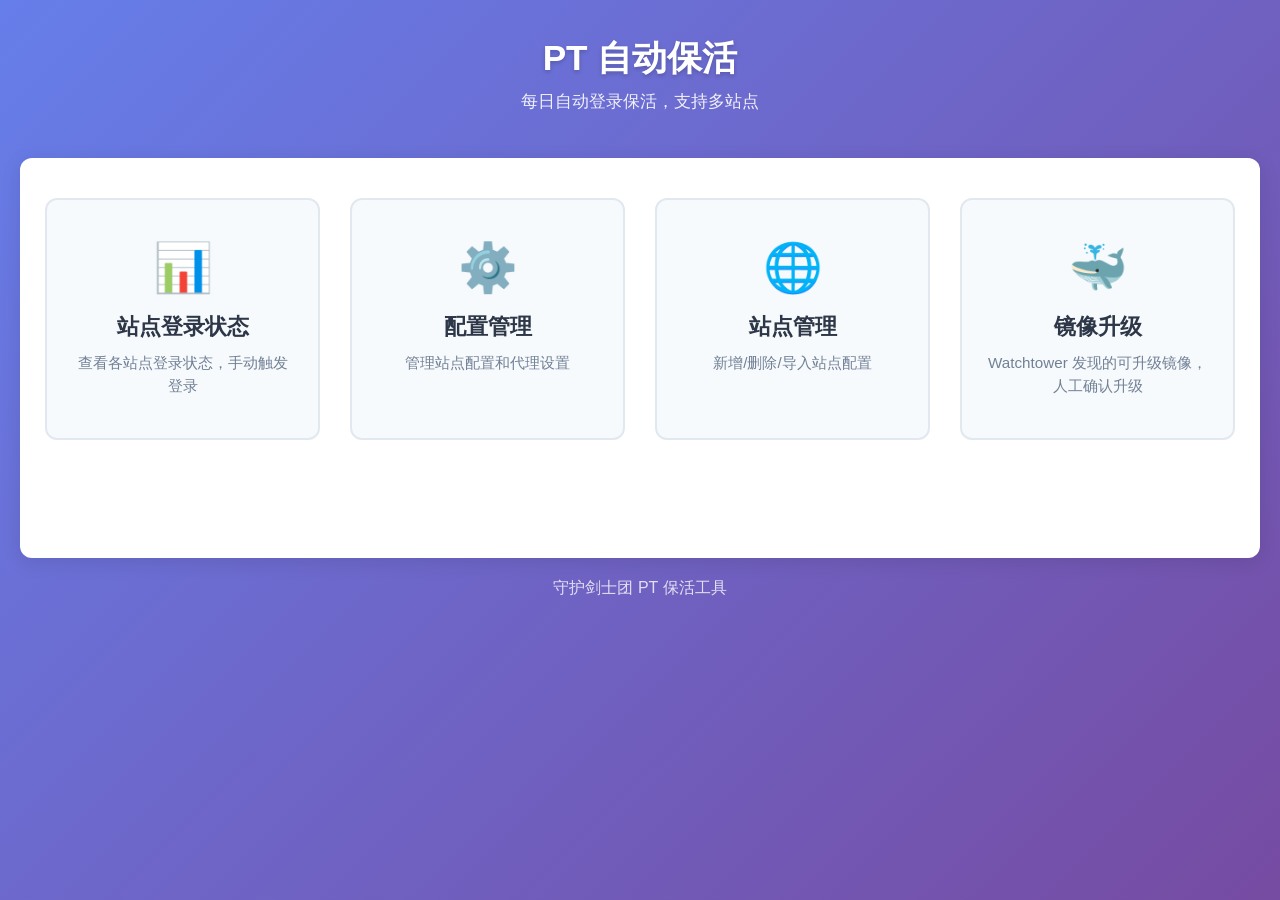
==== public/index.html @ 90e70721 "CI 策略调整：gitee push 失败即中止 ATUS 通告" ====
<!DOCTYPE html>
<html lang="zh-CN">
<head>
  <meta charset="UTF-8">
  <meta name="viewport" content="width=device-width, initial-scale=1.0">
  <title>PT 保活工具</title>
  <link rel="icon" type="image/x-icon" href="favicon.ico">
  <link rel="stylesheet" href="style.css">
</head>
<body>
  <div class="container">
    <header>
      <h1>PT 自动保活</h1>
      <p>每日自动登录保活，支持多站点</p>
    </header>

    <main class="home-content">
      <div class="menu-grid">
        <a href="status.html" class="menu-card">
          <div class="menu-icon">📊</div>
          <h3>站点登录状态</h3>
          <p>查看各站点登录状态，手动触发登录</p>
        </a>
        <a href="config.html" class="menu-card">
          <div class="menu-icon">⚙️</div>
          <h3>配置管理</h3>
          <p>管理站点配置和代理设置</p>
        </a>
        <a href="sites.html" class="menu-card">
          <div class="menu-icon">🌐</div>
          <h3>站点管理</h3>
          <p>新增/删除/导入站点配置</p>
        </a>
        <a href="upgrade.html" class="menu-card">
          <div class="menu-icon">🐳</div>
          <h3>镜像升级</h3>
          <p>Watchtower 发现的可升级镜像，人工确认升级</p>
        </a>
      </div>
    </main>

    <footer>
      <p>守护剑士团 PT 保活工具</p>
      <p class="version-line" id="version-line"></p>
    </footer>
  </div>

  <script>
    (function () {
      fetch('/api/version').then(function (r) { return r.json(); }).then(function (j) {
        var el = document.getElementById('version-line');
        if (!el) return;
        var v = (j && j.version) ? j.version : '';
        el.textContent = v ? ('版本：' + v) : '';
      }).catch(function () {});
    })();
  </script>
</body>
</html>
---- public/style.css ----
* {
  margin: 0;
  padding: 0;
  box-sizing: border-box;
}

body {
  font-family: -apple-system, BlinkMacSystemFont, 'Segoe UI', Roboto, 'Helvetica Neue', Arial, sans-serif;
  background: linear-gradient(135deg, #667eea 0%, #764ba2 100%);
  min-height: 100vh;
  padding: 20px;
  color: #333;
}

.container {
  width: 100%;
  max-width: 2400px;
  margin: 0 auto;
}

/* 配置页无需额外覆盖，跟随通用流式宽度即可 */
body.page-config .container {
  max-width: 2400px;
}

header {
  text-align: center;
  color: white;
  margin-bottom: 30px;
  padding: 15px 0;
}

header h1 {
  font-size: 2.2rem;
  margin-bottom: 8px;
  text-shadow: 0 2px 4px rgba(0,0,0,0.2);
}

header p {
  opacity: 0.9;
  font-size: 1.05rem;
}

/* 标签页样式 */
.tabs {
  display: flex;
  background: white;
  border-radius: 12px 12px 0 0;
  padding: 0;
  box-shadow: 0 4px 20px rgba(0,0,0,0.1);
  overflow: hidden;
}

.tab-btn {
  flex: 1;
  padding: 16px 20px;
  border: none;
  background: transparent;
  font-size: 1rem;
  font-weight: 500;
  color: #718096;
  cursor: pointer;
  transition: all 0.2s;
  border-bottom: 3px solid transparent;
}

.tab-btn:hover {
  background: #f7fafc;
  color: #4a5568;
}

.tab-btn.active {
  background: white;
  color: #667eea;
  border-bottom-color: #667eea;
}

.tab-content {
  display: none;
  background: white;
  border-radius: 0 0 12px 12px;
  padding: 25px;
  box-shadow: 0 4px 20px rgba(0,0,0,0.1);
  min-height: 400px;
}

.tab-content.active {
  display: block;
}

main {
  background: white;
  border-radius: 0 0 12px 12px;
  padding: 25px;
  box-shadow: 0 4px 20px rgba(0,0,0,0.1);
  min-height: 400px;
}

/* 操作栏 */
.actions-bar {
  display: grid;
  grid-template-columns: 1fr 1fr;
  gap: 15px;
  margin-bottom: 25px;
}

.btn-login {
  padding: 12px 20px;
  border: none;
  border-radius: 8px;
  font-size: 1rem;
  font-weight: 500;
  cursor: pointer;
  transition: all 0.2s;
  background: #edf2f7;
  color: #2d3748;
}

.btn-login:hover:not(:disabled) {
  background: #e2e8f0;
  transform: translateY(-1px);
}

.btn-login:active:not(:disabled) {
  transform: translateY(0);
}

.btn-login:disabled {
  opacity: 0.6;
  cursor: not-allowed;
}

.btn-primary {
  background: linear-gradient(135deg, #667eea 0%, #764ba2 100%);
  color: white;
}

.btn-primary:hover:not(:disabled) {
  background: linear-gradient(135deg, #5a67d8 0%, #6b46c1 100%);
}

.btn-refresh {
  padding: 12px 20px;
  border: 2px solid #667eea;
  border-radius: 8px;
  font-size: 1rem;
  font-weight: 500;
  cursor: pointer;
  background: transparent;
  color: #667eea;
  transition: all 0.2s;
}

.btn-refresh:hover {
  background: #667eea;
  color: white;
}

/* 站点卡片网格布局 */
.sites-grid {
  display: grid;
  grid-template-columns: repeat(auto-fill, minmax(320px, 1fr));
  gap: 20px;
}

.site-card {
  background: #f7fafc;
  border-radius: 10px;
  padding: 18px;
  border: 1px solid #e2e8f0;
  transition: transform 0.2s, box-shadow 0.2s;
}

.site-card:hover {
  transform: translateY(-2px);
  box-shadow: 0 4px 12px rgba(0,0,0,0.1);
}

.site-header {
  display: flex;
  justify-content: space-between;
  align-items: center;
  margin-bottom: 12px;
}

.site-header h2 {
  font-size: 1.1rem;
  color: #2d3748;
}

.status-badge {
  padding: 4px 10px;
  border-radius: 12px;
  font-size: 0.8rem;
  font-weight: 600;
}

.status-badge.success {
  background: #c6f6d5;
  color: #22543d;
}

.status-badge.failed {
  background: #fed7d7;
  color: #742a2a;
}

.status-badge.unknown {
  background: #e2e8f0;
  color: #4a5568;
}

.status-badge.loading {
  background: #bee3f8;
  color: #2c5282;
}

.site-info {
  margin-bottom: 12px;
}

.site-info p {
  margin: 6px 0;
  color: #4a5568;
  font-size: 0.85rem;
  line-height: 1.4;
}

.site-info span {
  font-weight: 500;
  color: #2d3748;
  word-break: break-all;
}

/* 配置管理 */
.config-section {
  padding: 0;
}

.global-settings-card {
  background: #ebf8ff;
  border-color: #90cdf4;
  margin-bottom: 16px;
}

.config-hint {
  font-size: 0.8rem;
  color: #718096;
  margin: -4px 0 10px;
}

.config-divider {
  border: none;
  border-top: 1px solid #bee3f8;
  margin: 14px 0;
}

.time-input {
  flex: 0 0 auto;
  min-width: 120px;
}

.config-list {
  display: grid;
  grid-template-columns: repeat(auto-fill, minmax(340px, 1fr));
  gap: 16px;
}

.config-search-bar {
  display: flex;
  gap: 8px;
  align-items: center;
  margin-bottom: 16px;
}

.config-search-input {
  flex: 1;
  padding: 10px 14px;
  border: 1px solid #cbd5e0;
  border-radius: 8px;
  font-size: 0.95rem;
  transition: border-color 0.2s, box-shadow 0.2s;
}

.config-search-input:focus {
  outline: none;
  border-color: #667eea;
  box-shadow: 0 0 0 3px rgba(102, 126, 234, 0.15);
}

.config-search-clear {
  flex: 0 0 auto;
  width: 38px;
  height: 38px;
  border: 1px solid #cbd5e0;
  border-radius: 8px;
  background: #fff;
  color: #718096;
  cursor: pointer;
  font-size: 0.95rem;
  transition: background 0.2s, color 0.2s;
}

.config-search-clear:hover {
  background: #edf2f7;
  color: #2d3748;
}

.config-empty {
  text-align: center;
  color: #a0aec0;
  padding: 30px 0;
  font-size: 0.95rem;
}

.config-card {
  border: 1px solid #e2e8f0;
  border-radius: 8px;
  padding: 14px;
  background: #f7fafc;
}

.config-site-name {
  font-size: 1rem;
  font-weight: 600;
  color: #2d3748;
  margin-bottom: 10px;
}

.config-row {
  display: flex;
  flex-wrap: wrap;
  gap: 10px;
  margin-bottom: 10px;
  align-items: center;
}

.config-row:last-child {
  margin-bottom: 0;
}

.config-label {
  font-weight: 500;
  color: #4a5568;
  min-width: 55px;
  font-size: 0.9rem;
}

.config-input {
  flex: 1;
  min-width: 180px;
  padding: 6px 10px;
  border: 1px solid #e2e8f0;
  border-radius: 6px;
  font-size: 0.85rem;
  transition: border-color 0.2s;
}

.config-input:focus {
  outline: none;
  border-color: #667eea;
}

.config-checkbox {
  display: flex;
  align-items: center;
  gap: 6px;
  cursor: pointer;
  font-size: 0.9rem;
}

.config-checkbox input {
  width: 16px;
  height: 16px;
  cursor: pointer;
}

.btn-save {
  padding: 6px 16px;
  border: none;
  border-radius: 6px;
  font-size: 0.85rem;
  font-weight: 500;
  cursor: pointer;
  background: linear-gradient(135deg, #667eea 0%, #764ba2 100%);
  color: white;
  transition: all 0.2s;
}

.btn-save:hover:not(:disabled) {
  background: linear-gradient(135deg, #5a67d8 0%, #6b46c1 100%);
  transform: translateY(-1px);
}

.btn-save:active:not(:disabled) {
  transform: translateY(0);
}

.btn-save:disabled {
  opacity: 0.6;
  cursor: not-allowed;
}

/* 首页样式 */
.home-content {
  background: white;
  border-radius: 12px;
  padding: 40px 25px;
  box-shadow: 0 4px 20px rgba(0,0,0,0.1);
}

.menu-grid {
  display: grid;
  grid-template-columns: repeat(auto-fit, minmax(240px, 1fr));
  gap: 30px;
  max-width: 1400px;
  margin: 0 auto;
}

.menu-card {
  display: block;
  text-decoration: none;
  background: #f7fafc;
  border: 2px solid #e2e8f0;
  border-radius: 12px;
  padding: 40px 25px;
  text-align: center;
  transition: all 0.3s;
  cursor: pointer;
}

.menu-card:hover {
  transform: translateY(-5px);
  box-shadow: 0 8px 25px rgba(102, 126, 234, 0.25);
  border-color: #667eea;
  background: white;
}

.menu-icon {
  font-size: 3rem;
  margin-bottom: 15px;
}

.menu-card h3 {
  font-size: 1.4rem;
  color: #2d3748;
  margin-bottom: 10px;
}

.menu-card p {
  color: #718096;
  font-size: 0.95rem;
  line-height: 1.5;
}

/* 站点管理样式 */
.action-bar {
  display: flex;
  gap: 12px;
  margin-bottom: 20px;
  align-items: center;
}

.card {
  background: white;
  border-radius: 12px;
  padding: 20px;
  margin-bottom: 20px;
  box-shadow: 0 4px 20px rgba(0,0,0,0.1);
}

.card h3 {
  margin-bottom: 15px;
  color: #2d3748;
  font-size: 1.2rem;
}

.form-group {
  margin-bottom: 16px;
}

.form-group label {
  display: block;
  font-weight: 500;
  color: #2d3748;
  margin-bottom: 6px;
}

.form-group input,
.form-group textarea {
  width: 100%;
  padding: 10px 12px;
  border: 1px solid #e2e8f0;
  border-radius: 6px;
  font-size: 0.95rem;
  transition: border-color 0.2s;
}

.form-group input:focus,
.form-group textarea:focus {
  outline: none;
  border-color: #667eea;
}

.form-group small {
  display: block;
  color: #718096;
  margin-top: 4px;
  font-size: 0.85rem;
}

.form-group textarea {
  resize: vertical;
}

.form-actions {
  display: flex;
  justify-content: flex-end;
  gap: 10px;
  margin-top: 20px;
}

.btn {
  padding: 10px 20px;
  border: none;
  border-radius: 6px;
  font-size: 0.95rem;
  font-weight: 500;
  cursor: pointer;
  transition: all 0.2s;
}

.btn-sm {
  padding: 6px 12px;
  font-size: 0.85rem;
}

.btn-primary {
  background: linear-gradient(135deg, #667eea 0%, #764ba2 100%);
  color: white;
}

.btn-primary:hover:not(:disabled) {
  background: linear-gradient(135deg, #5a67d8 0%, #6b46c1 100%);
  transform: translateY(-1px);
}

.btn-secondary {
  background: #edf2f7;
  color: #2d3748;
}

.btn-secondary:hover:not(:disabled) {
  background: #e2e8f0;
  transform: translateY(-1px);
}

.btn-danger {
  background: #f56565;
  color: white;
}

.btn-danger:hover:not(:disabled) {
  background: #e53e3e;
  transform: translateY(-1px);
}

.btn:active:not(:disabled) {
  transform: translateY(0);
}

.site-list {
  display: grid;
  grid-template-columns: repeat(auto-fill, minmax(400px, 400px));
  justify-content: space-between;
  gap: 16px;
}

.site-item {
  display: flex;
  justify-content: space-between;
  align-items: center;
  width: 400px;
  min-height: 100px;
  box-sizing: border-box;
  padding: 14px 16px;
  background: #f7fafc;
  border: 1px solid #e2e8f0;
  border-radius: 8px;
  transition: all 0.2s;
}

.site-item:hover {
  border-color: #667eea;
  box-shadow: 0 2px 8px rgba(102, 126, 234, 0.1);
}

.site-info {
  flex: 1;
}

.site-header {
  display: flex;
  align-items: center;
  gap: 10px;
  margin-bottom: 4px;
}

.site-name {
  font-size: 1rem;
  font-weight: 600;
  color: #2d3748;
}

.site-key {
  font-size: 0.85rem;
  color: #718096;
  background: #e2e8f0;
  padding: 2px 6px;
  border-radius: 4px;
}

.site-status {
  font-size: 0.8rem;
  padding: 2px 8px;
  border-radius: 10px;
  font-weight: 500;
}

.site-status.enabled {
  background: #c6f6d5;
  color: #22543d;
}

.site-status.disabled {
  background: #fed7d7;
  color: #742a2a;
}

.site-url {
  font-size: 0.85rem;
  color: #718096;
  word-break: break-all;
}

.site-actions {
  display: flex;
  gap: 8px;
}

.empty-message {
  text-align: center;
  color: #718096;
  padding: 40px 20px;
}

code {
  background: #f7fafc;
  padding: 2px 6px;
  border-radius: 4px;
  font-size: 0.9em;
  color: #e53e3e;
}

/* 消息提示 */
.message-container {
  position: fixed;
  top: 20px;
  right: 20px;
  z-index: 1000;
  display: flex;
  flex-direction: column;
  gap: 10px;
  max-width: 350px;
}

.message {
  padding: 12px 16px;
  border-radius: 8px;
  box-shadow: 0 4px 12px rgba(0,0,0,0.15);
  animation: slideIn 0.3s ease;
}

.message-success {
  background: #c6f6d5;
  color: #22543d;
  border-left: 4px solid #38a169;
}

.message-error {
  background: #fed7d7;
  color: #742a2a;
  border-left: 4px solid #e53e3e;
}

.message-fadeout {
  animation: fadeOut 0.3s ease forwards;
}

@keyframes slideIn {
  from {
    transform: translateX(100%);
    opacity: 0;
  }
  to {
    transform: translateX(0);
    opacity: 1;
  }
}

@keyframes fadeOut {
  from {
    transform: translateX(0);
    opacity: 1;
  }
  to {
    transform: translateX(100%);
    opacity: 0;
  }
}

/* 头部导航 */
.header-nav {
  margin-top: 10px;
}

.nav-link {
  color: rgba(255, 255, 255, 0.9);
  text-decoration: none;
  font-size: 0.95rem;
  border: 1px solid rgba(255, 255, 255, 0.6);
  padding: 6px 16px;
  border-radius: 20px;
  transition: all 0.2s;
  display: inline-block;
}

.nav-link:hover {
  background: rgba(255, 255, 255, 0.2);
  border-color: rgba(255, 255, 255, 0.9);
}

footer {
  text-align: center;
  color: rgba(255, 255, 255, 0.8);
  padding: 20px 0;
}

.version-line {
  margin-top: 4px;
  font-size: 0.8rem;
  color: rgba(255, 255, 255, 0.55);
}

/* 消息提示样式 */
.message-container {
  position: fixed;
  top: 20px;
  right: 20px;
  z-index: 1000;
  display: flex;
  flex-direction: column;
  gap: 10px;
  max-width: 350px;
}

.message-toast {
  padding: 12px 16px;
  border-radius: 8px;
  box-shadow: 0 4px 12px rgba(0,0,0,0.15);
  animation: slideIn 0.3s ease;
  opacity: 0;
  animation-fill-mode: forwards;
  transition: opacity 0.3s ease;
}

.message-toast.show {
  opacity: 1;
}

.message-toast.success {
  background: #c6f6d5;
  color: #22543d;
  border-left: 4px solid #38a169;
}

.message-toast.error {
  background: #fed7d7;
  color: #742a2a;
  border-left: 4px solid #e53e3e;
}

.message-toast.info {
  background: #bee3f8;
  color: #2c5282;
  border-left: 4px solid #3182ce;
}

@keyframes slideIn {
  from {
    transform: translateX(100%);
    opacity: 0;
  }
  to {
    transform: translateX(0);
    opacity: 1;
  }
}

.message-toast.fade-out {
  opacity: 0;
  transform: translateX(100%);
}

/* 响应式布局 */
@media (max-width: 992px) {
  .sites-grid {
    grid-template-columns: repeat(auto-fill, minmax(280px, 1fr));
  }
  .config-list {
    grid-template-columns: 1fr;
  }
}

@media (max-width: 480px) {
  .site-list {
    grid-template-columns: 1fr;
  }
  .site-item {
    width: 100%;
  }
}

@media (max-width: 640px) {
  body {
    padding: 10px;
  }
  header h1 {
    font-size: 1.8rem;
  }
  .sites-grid {
    grid-template-columns: 1fr;
    gap: 15px;
  }
  .actions-bar {
    grid-template-columns: 1fr;
  }
  .tabs {
    border-radius: 8px 8px 0 0;
  }
  .tab-btn {
    padding: 12px 10px;
    font-size: 0.9rem;
  }
  .tab-content {
    padding: 15px;
  }
  .config-list {
    grid-template-columns: 1fr;
  }
  .site-header {
    flex-direction: column;
    align-items: flex-start;
    gap: 8px;
  }
  .config-row {
    flex-direction: column;
    align-items: stretch;
  }
  .config-input {
    min-width: 100%;
  }
}

/* 站点操作按钮区域 */
.site-actions {
  display: flex;
  gap: 10px;
  align-items: center;
}

.btn-open-site {
  padding: 12px 20px;
  border: 2px solid #f56565;
  border-radius: 8px;
  font-size: 1rem;
  font-weight: 500;
  cursor: pointer;
  transition: all 0.2s;
  background: transparent;
  color: #f56565;
  text-decoration: none;
  white-space: nowrap;
}

.btn-open-site:hover {
  background: #f56565;
  color: white;
  transform: translateY(-1px);
  box-shadow: 0 4px 12px rgba(245, 101, 101, 0.3);
}

/* 连续失败计数 */
.fail-count {
  color: #e53e3e;
}

.fail-count-number {
  font-weight: 600;
  background: #fed7d7;
  padding: 2px 8px;
  border-radius: 4px;
  margin-left: 4px;
}

/* 回到顶部按钮 */
.back-to-top {
  position: fixed;
  bottom: 30px;
  right: 30px;
  width: 50px;
  height: 50px;
  border-radius: 50%;
  background: linear-gradient(135deg, #667eea 0%, #764ba2 100%);
  color: white;
  border: none;
  cursor: pointer;
  display: flex;
  align-items: center;
  justify-content: center;
  font-size: 24px;
  box-shadow: 0 4px 12px rgba(102, 126, 234, 0.4);
  opacity: 0;
  visibility: hidden;
  transform: translateY(20px);
  transition: all 0.3s ease;
  z-index: 999;
}

.back-to-top.show {
  opacity: 1;
  visibility: visible;
  transform: translateY(0);
}

.back-to-top:hover {
  transform: translateY(-3px);
  box-shadow: 0 6px 16px rgba(102, 126, 234, 0.5);
}

.back-to-top:active {
  transform: translateY(-1px);
}

@media (max-width: 640px) {
  .back-to-top {
    width: 45px;
    height: 45px;
    bottom: 20px;
    right: 20px;
    font-size: 20px;
  }
  .site-actions {
    flex-direction: column;
  }
  .btn-login, .btn-open-site {
    width: 100%;
    justify-content: center;
    display: flex;
  }
}

/* 手动检查命令框（升级页面） */
.check-cmd-box {
  background: #f7fafc;
  border: 1px solid #e2e8f0;
  border-radius: 10px;
  padding: 16px 18px;
  margin-bottom: 20px;
}

.check-cmd-head {
  display: flex;
  align-items: center;
  justify-content: space-between;
  gap: 12px;
  margin-bottom: 8px;
}

.check-cmd-title {
  font-weight: 600;
  color: #2d3748;
  font-size: 1rem;
}

.check-cmd-head .btn-refresh {
  padding: 6px 14px;
  font-size: 0.85rem;
}

.check-cmd-hint {
  color: #718096;
  font-size: 0.85rem;
  margin: 0 0 10px;
  line-height: 1.5;
}

.check-cmd-code {
  background: #1a202c;
  color: #e2e8f0;
  border-radius: 8px;
  padding: 14px 16px;
  font-family: "SFMono-Regular", Consolas, "Liberation Mono", Menlo, monospace;
  font-size: 0.85rem;
  line-height: 1.6;
  white-space: pre-wrap;
  word-break: break-all;
  margin: 0;
  overflow-x: auto;
}

.check-cmd-subtitle {
  font-weight: 600;
  color: #4a5568;
  font-size: 0.9rem;
}

.deploy-item {
  margin-top: 12px;
}

.deploy-item:first-child {
  margin-top: 4px;
}
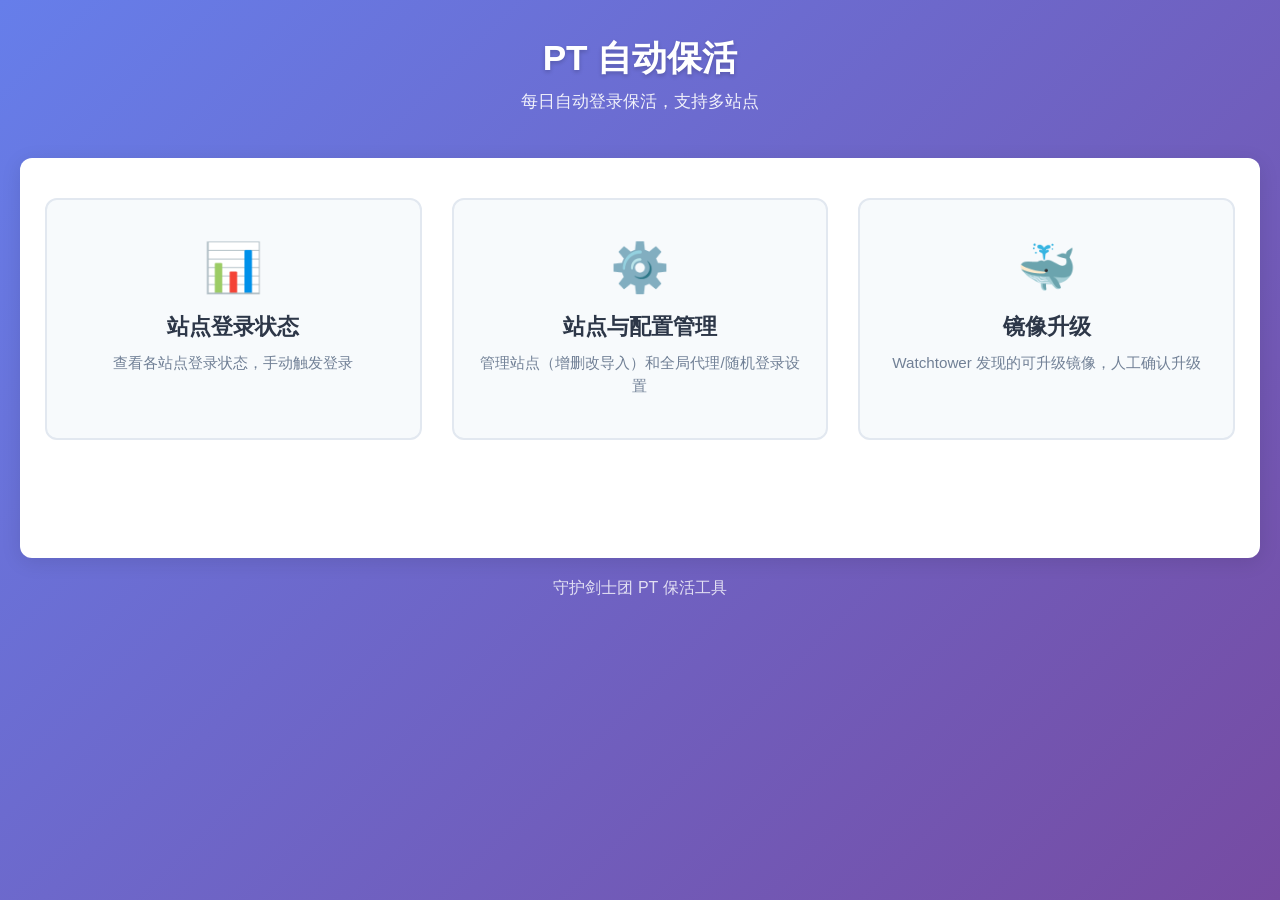
==== commit 67c4343f: "合并 sites 与 config 两个页面：单页搞定站点增删改+导入+配置" ====
--- a/public/index.html
+++ b/public/index.html
@@ -23,13 +23,8 @@
         </a>
         <a href="config.html" class="menu-card">
           <div class="menu-icon">⚙️</div>
-          <h3>配置管理</h3>
-          <p>管理站点配置和代理设置</p>
-        </a>
-        <a href="sites.html" class="menu-card">
-          <div class="menu-icon">🌐</div>
-          <h3>站点管理</h3>
-          <p>新增/删除/导入站点配置</p>
+          <h3>站点与配置管理</h3>
+          <p>管理站点（增删改导入）和全局代理/随机登录设置</p>
         </a>
         <a href="upgrade.html" class="menu-card">
           <div class="menu-icon">🐳</div>
--- a/public/style.css
+++ b/public/style.css
@@ -99,7 +99,7 @@
 /* 操作栏 */
 .actions-bar {
   display: grid;
-  grid-template-columns: 1fr 1fr;
+  grid-template-columns: 1fr 1fr 1fr;
   gap: 15px;
   margin-bottom: 25px;
 }
@@ -153,6 +153,17 @@
 
 .btn-refresh:hover {
   background: #667eea;
+  color: white;
+}
+
+/* 删除模式开关：启用后变红边白底，提示危险操作 */
+.btn-refresh.active {
+  background: #fff5f5;
+  color: #e53e3e;
+  border-color: #e53e3e;
+}
+.btn-refresh.active:hover {
+  background: #e53e3e;
   color: white;
 }
 
